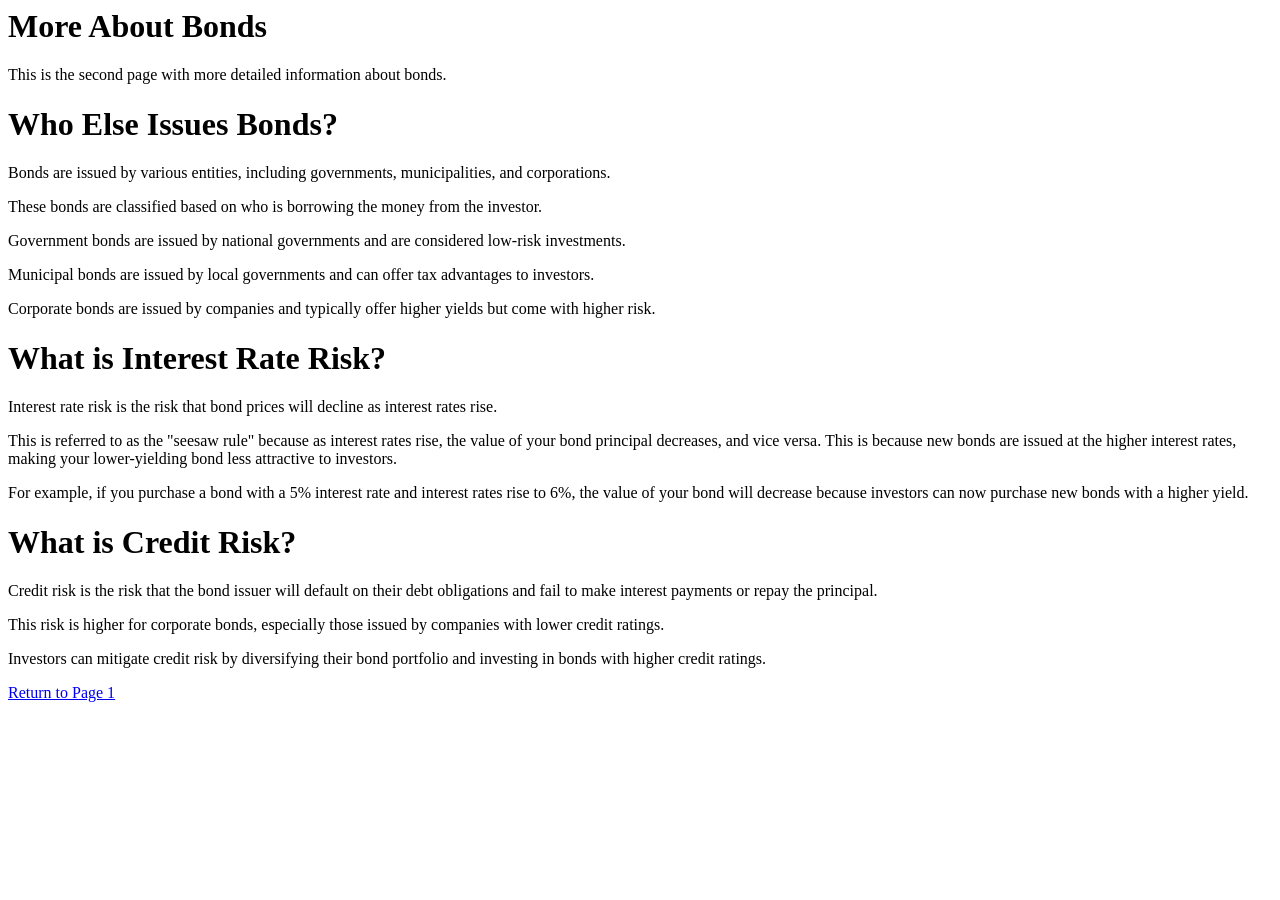
==== page2.html @ 3b8a7685 "Refactor index.html using semantic tags" ====
<html>
    <head>
        <title>How Bonds Work</title>
    </head>
    <!-- Second Page Content -->
    <body>
        <h1>More About Bonds</h1>
        <p>This is the second page with more detailed information about bonds.</p>
    </body>
    <body>
        <h1>Who Else Issues Bonds?</h1>
        <p>Bonds are issued by various entities, including governments, municipalities, and corporations.</p>
        <p>These bonds are classified based on who is borrowing the money from the investor.</p>
        <p>Government bonds are issued by national governments and are considered low-risk investments.</p>
        <p>Municipal bonds are issued by local governments and can offer tax advantages to investors.</p>
        <p>Corporate bonds are issued by companies and typically offer higher yields but come with higher risk.</p>
    </body>
    <body>
        <h1>What is Interest Rate Risk?</h1>
        <p>Interest rate risk is the risk that bond prices will decline as interest rates rise.</p>
        <p>This is referred to as the "seesaw rule" because as interest rates rise, the value of your bond principal decreases, and vice versa. This is because new bonds are issued at the higher interest rates, making your lower-yielding bond less attractive to investors.</p>
        <p>For example, if you purchase a bond with a 5% interest rate and interest rates rise to 6%, the value of your bond will decrease because investors can now purchase new bonds with a higher yield.</p>
    </body>
    <body>
        <h1>What is Credit Risk?</h1>
        <p>Credit risk is the risk that the bond issuer will default on their debt obligations and fail to make interest payments or repay the principal.</p>
        <p>This risk is higher for corporate bonds, especially those issued by companies with lower credit ratings.</p>
        <p>Investors can mitigate credit risk by diversifying their bond portfolio and investing in bonds with higher credit ratings.</p>
    </body>
    <!--Link to Page 1 -->
    <a href="index.html">Return to Page 1</a>
</html>
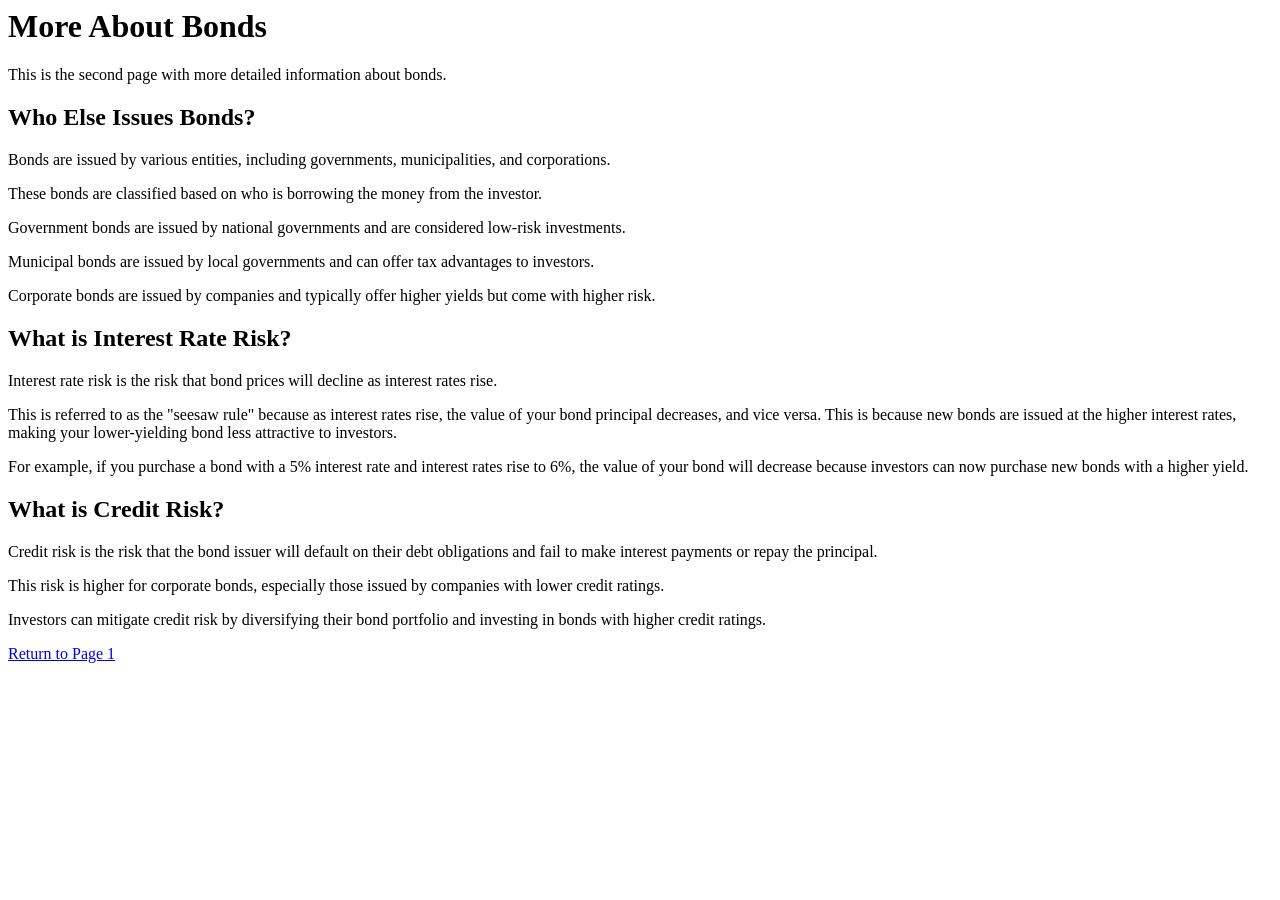
==== commit 005c43d6: "Refactored Page 2 using semantic tags" ====
--- a/page2.html
+++ b/page2.html
@@ -2,31 +2,44 @@
     <head>
         <title>How Bonds Work</title>
     </head>
-    <!-- Second Page Content -->
     <body>
-        <h1>More About Bonds</h1>
-        <p>This is the second page with more detailed information about bonds.</p>
+        <!-- Page title and intro -->
+        <header>
+            <h1>More About Bonds</h1>
+            <p>This is the second page with more detailed information about bonds.</p>
+        </header>
+
+        <main>
+            <!-- Who issues bonds -->
+            <article>
+                <h2>Who Else Issues Bonds?</h2>
+                <p>Bonds are issued by various entities, including governments, municipalities, and corporations.</p>
+                <p>These bonds are classified based on who is borrowing the money from the investor.</p>
+                <p>Government bonds are issued by national governments and are considered low-risk investments.</p>
+                <p>Municipal bonds are issued by local governments and can offer tax advantages to investors.</p>
+                <p>Corporate bonds are issued by companies and typically offer higher yields but come with higher risk.</p>
+            </article>
+
+            <!-- Interest rate risk -->
+            <article>
+                <h2>What is Interest Rate Risk?</h2>
+                <p>Interest rate risk is the risk that bond prices will decline as interest rates rise.</p>
+                <p>This is referred to as the "seesaw rule" because as interest rates rise, the value of your bond principal decreases, and vice versa. This is because new bonds are issued at the higher interest rates, making your lower-yielding bond less attractive to investors.</p>
+                <p>For example, if you purchase a bond with a 5% interest rate and interest rates rise to 6%, the value of your bond will decrease because investors can now purchase new bonds with a higher yield.</p>
+            </article>
+
+            <!-- Credit risk -->
+            <article>
+                <h2>What is Credit Risk?</h2>
+                <p>Credit risk is the risk that the bond issuer will default on their debt obligations and fail to make interest payments or repay the principal.</p>
+                <p>This risk is higher for corporate bonds, especially those issued by companies with lower credit ratings.</p>
+                <p>Investors can mitigate credit risk by diversifying their bond portfolio and investing in bonds with higher credit ratings.</p>
+            </article>
+        </main>
+
+        <!-- Navigation back to page 1 -->
+        <nav>
+            <a href="index.html">Return to Page 1</a>
+        </nav>
     </body>
-    <body>
-        <h1>Who Else Issues Bonds?</h1>
-        <p>Bonds are issued by various entities, including governments, municipalities, and corporations.</p>
-        <p>These bonds are classified based on who is borrowing the money from the investor.</p>
-        <p>Government bonds are issued by national governments and are considered low-risk investments.</p>
-        <p>Municipal bonds are issued by local governments and can offer tax advantages to investors.</p>
-        <p>Corporate bonds are issued by companies and typically offer higher yields but come with higher risk.</p>
-    </body>
-    <body>
-        <h1>What is Interest Rate Risk?</h1>
-        <p>Interest rate risk is the risk that bond prices will decline as interest rates rise.</p>
-        <p>This is referred to as the "seesaw rule" because as interest rates rise, the value of your bond principal decreases, and vice versa. This is because new bonds are issued at the higher interest rates, making your lower-yielding bond less attractive to investors.</p>
-        <p>For example, if you purchase a bond with a 5% interest rate and interest rates rise to 6%, the value of your bond will decrease because investors can now purchase new bonds with a higher yield.</p>
-    </body>
-    <body>
-        <h1>What is Credit Risk?</h1>
-        <p>Credit risk is the risk that the bond issuer will default on their debt obligations and fail to make interest payments or repay the principal.</p>
-        <p>This risk is higher for corporate bonds, especially those issued by companies with lower credit ratings.</p>
-        <p>Investors can mitigate credit risk by diversifying their bond portfolio and investing in bonds with higher credit ratings.</p>
-    </body>
-    <!--Link to Page 1 -->
-    <a href="index.html">Return to Page 1</a>
 </html>
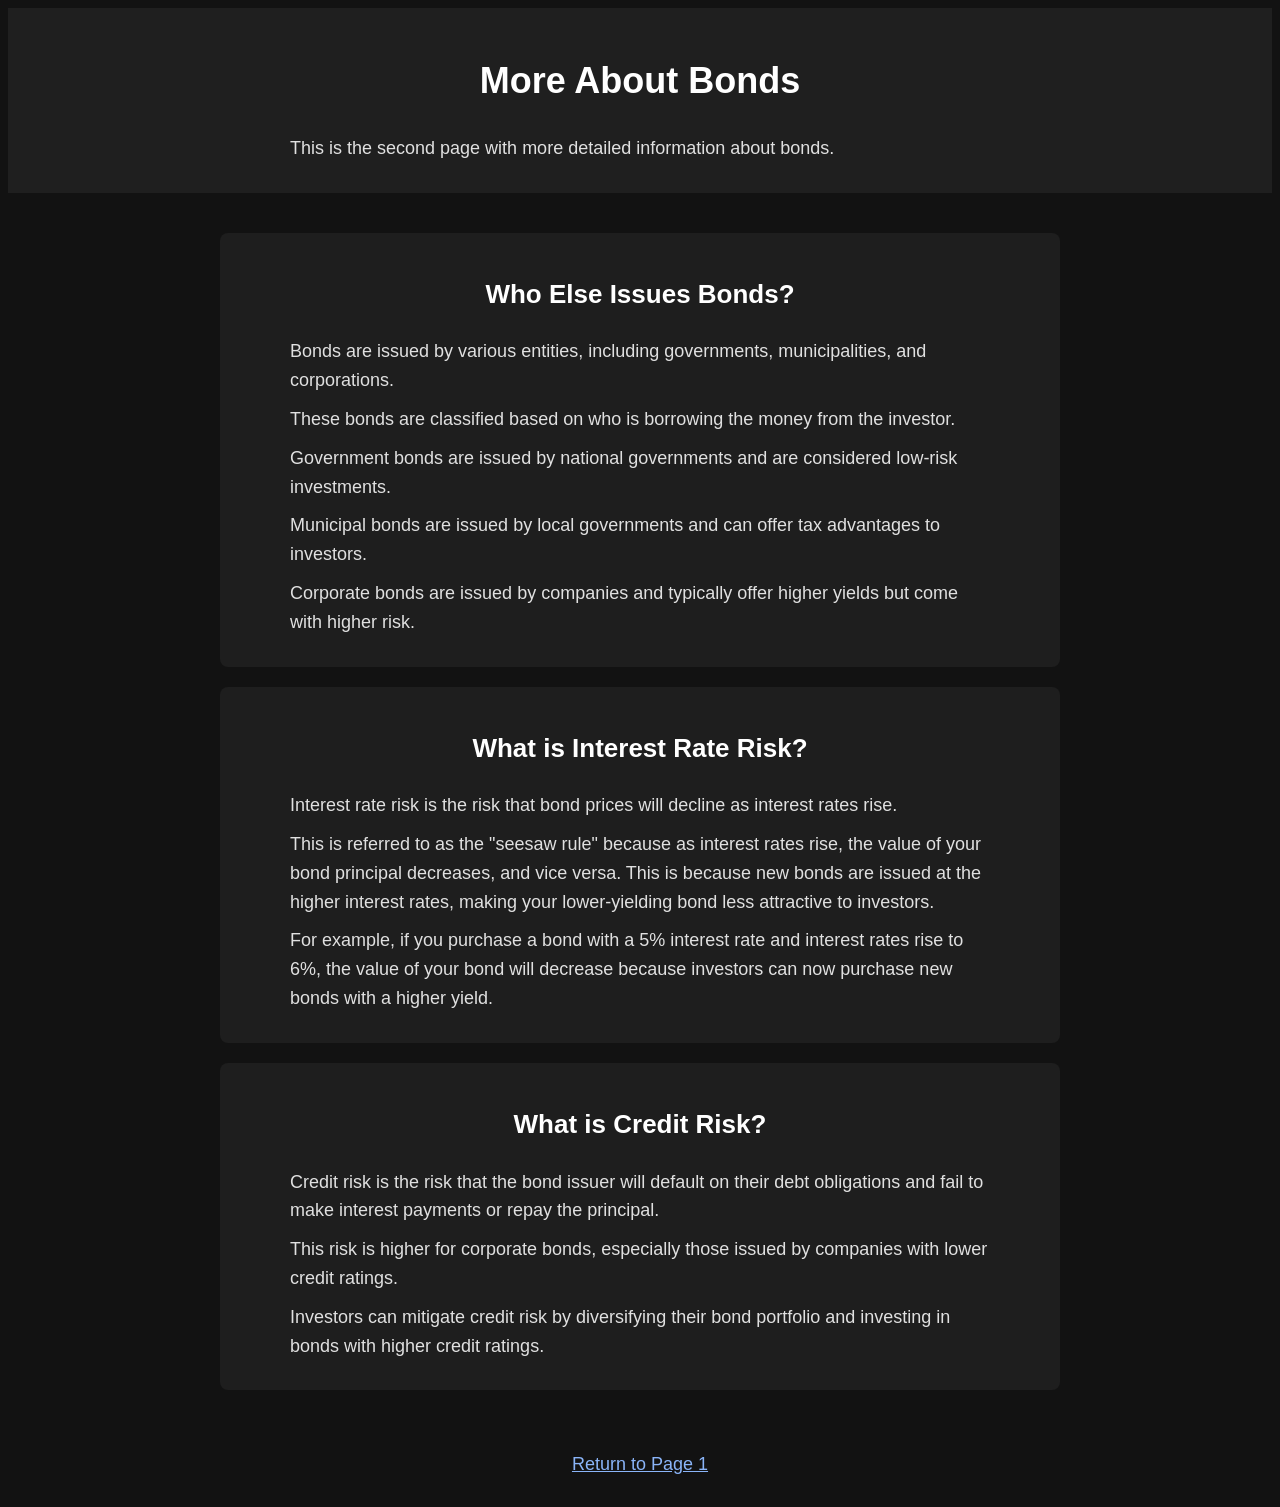
==== commit b2c699c2: "Add CSS stylesheet with dark theme and link it in both pages Co-Authored-By: Claude Sonnet 5 <norepl" ====
--- a/page2.html
+++ b/page2.html
@@ -1,6 +1,7 @@
 <html>
     <head>
         <title>How Bonds Work</title>
+        <link rel="stylesheet" href="css/style.css">
     </head>
     <body>
         <!-- Page title and intro -->
--- a/css/style.css
+++ b/css/style.css
@@ -0,0 +1,67 @@
+* {
+  font-family: sans-serif;
+}
+
+body {
+  background-color: #121212;
+  color: #e0e0e0;
+  font-size: 18px;
+  line-height: 1.6;
+}
+
+header {
+  background-color: #1f1f1f;
+  text-align: center;
+  padding: 20px;
+}
+
+h1 {
+  font-size: 36px;
+  text-align: center;
+  color: #ffffff;
+}
+
+h2 {
+  font-size: 26px;
+  text-align: center;
+  color: #ffffff;
+}
+
+p {
+  text-align: left;
+  max-width: 700px;
+  margin: 10px auto;
+}
+
+main {
+  padding: 20px;
+}
+
+article {
+  background-color: #1e1e1e;
+  border-radius: 8px;
+  padding: 20px;
+  margin: 20px auto;
+  max-width: 800px;
+}
+
+ol, ul {
+  max-width: 700px;
+  margin: 10px auto;
+}
+
+img {
+  width: 50%;
+  border-radius: 8px;
+  display: block;
+  margin: auto;
+}
+
+nav {
+  text-align: center;
+  padding: 20px;
+}
+
+nav a {
+  color: #8ab4f8;
+}
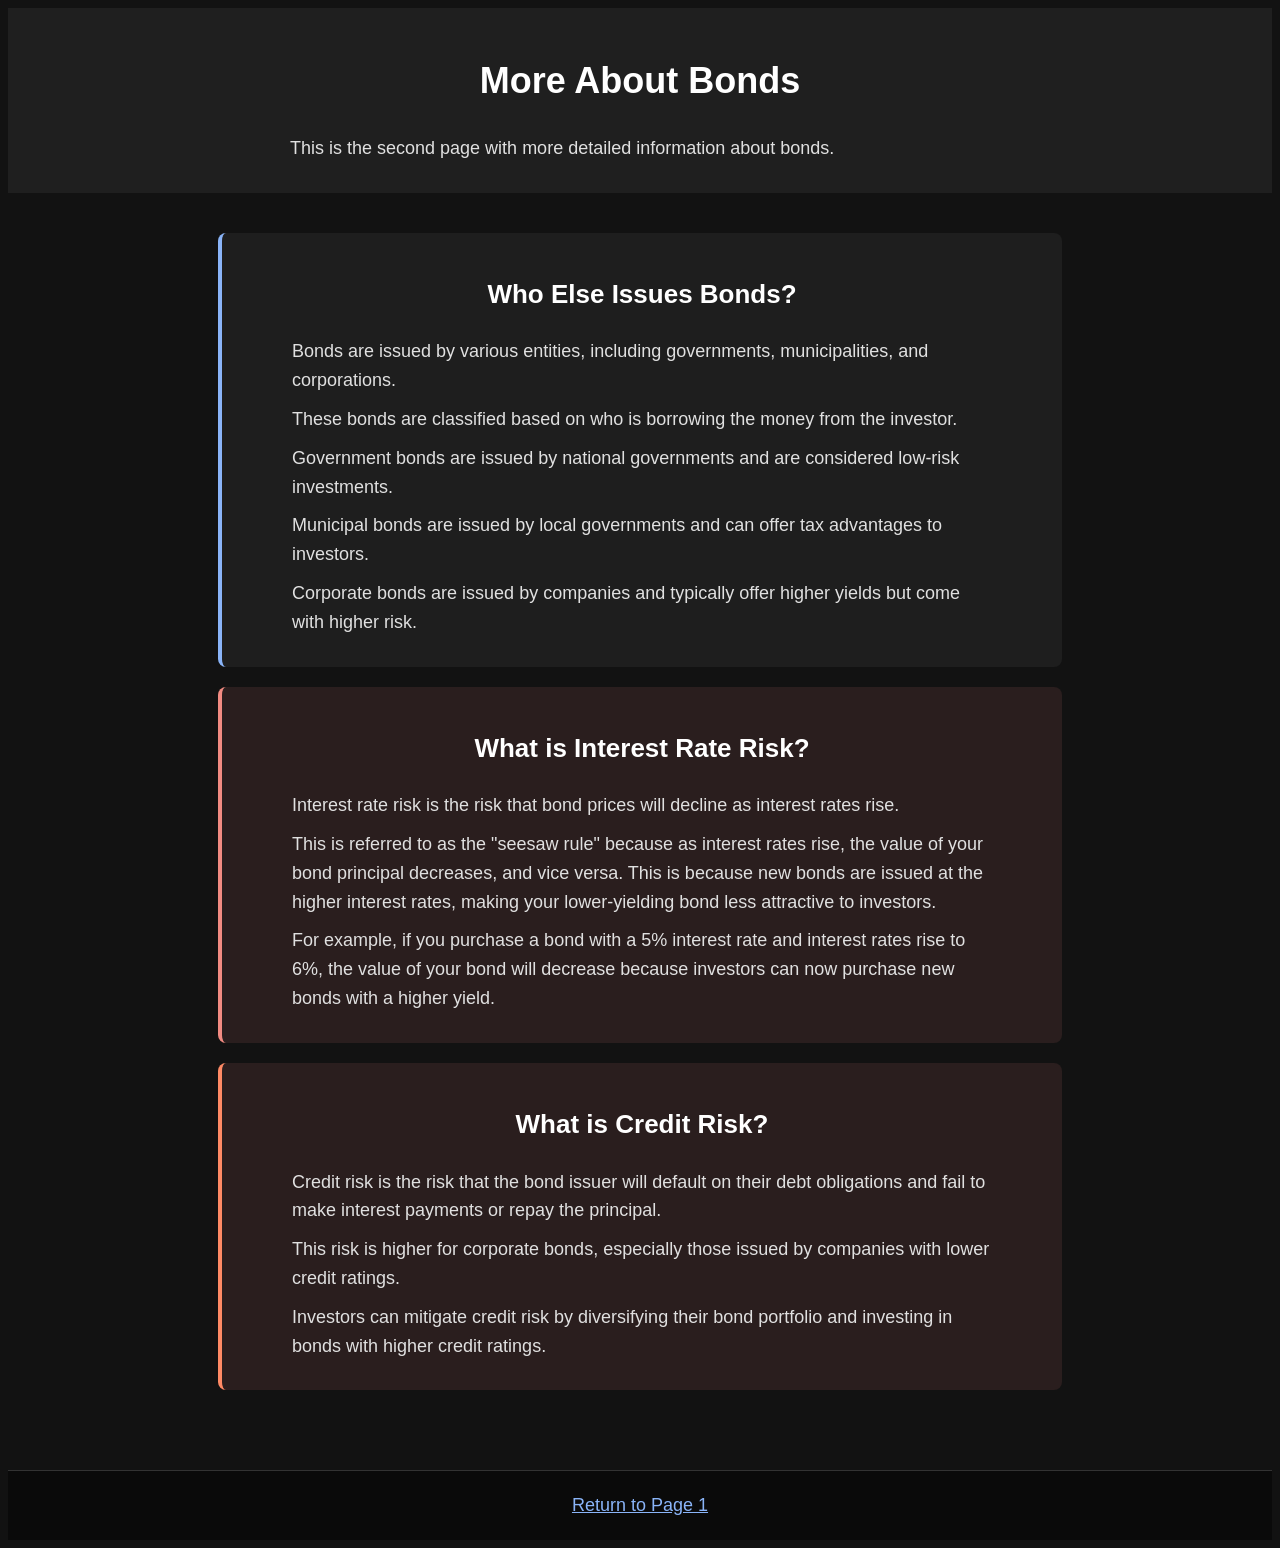
==== commit ee1b6724: "Add classes and IDs for section-level styling Co-Authored-By: Claude Sonnet 5 <noreply@anthropic.com" ====
--- a/page2.html
+++ b/page2.html
@@ -12,7 +12,7 @@
 
         <main>
             <!-- Who issues bonds -->
-            <article>
+            <article class="content-section">
                 <h2>Who Else Issues Bonds?</h2>
                 <p>Bonds are issued by various entities, including governments, municipalities, and corporations.</p>
                 <p>These bonds are classified based on who is borrowing the money from the investor.</p>
@@ -22,7 +22,7 @@
             </article>
 
             <!-- Interest rate risk -->
-            <article>
+            <article id="interest-rate-risk" class="content-section risk-topic">
                 <h2>What is Interest Rate Risk?</h2>
                 <p>Interest rate risk is the risk that bond prices will decline as interest rates rise.</p>
                 <p>This is referred to as the "seesaw rule" because as interest rates rise, the value of your bond principal decreases, and vice versa. This is because new bonds are issued at the higher interest rates, making your lower-yielding bond less attractive to investors.</p>
@@ -30,7 +30,7 @@
             </article>
 
             <!-- Credit risk -->
-            <article>
+            <article id="credit-risk" class="content-section risk-topic">
                 <h2>What is Credit Risk?</h2>
                 <p>Credit risk is the risk that the bond issuer will default on their debt obligations and fail to make interest payments or repay the principal.</p>
                 <p>This risk is higher for corporate bonds, especially those issued by companies with lower credit ratings.</p>
--- a/css/style.css
+++ b/css/style.css
@@ -58,10 +58,47 @@
 }
 
 nav {
+  background-color: #0a0a0a;
   text-align: center;
   padding: 20px;
+  margin-top: 40px;
+  border-top: 1px solid #333333;
 }
 
 nav a {
   color: #8ab4f8;
 }
+
+/* Classes */
+.content-section {
+  border-left: 4px solid #8ab4f8;
+}
+
+.risk-topic {
+  background-color: #2a1e1e;
+  border-left-color: #e57373;
+}
+
+.bond-list {
+  background-color: #16232e;
+  border-radius: 6px;
+  padding: 15px;
+}
+
+/* IDs */
+#how-to-buy {
+  border-left-color: #81c995;
+}
+
+#bond-example {
+  background-color: #24211e;
+  border-left-color: #fbbc04;
+}
+
+#interest-rate-risk {
+  border-left-color: #f28b82;
+}
+
+#credit-risk {
+  border-left-color: #ff8a65;
+}
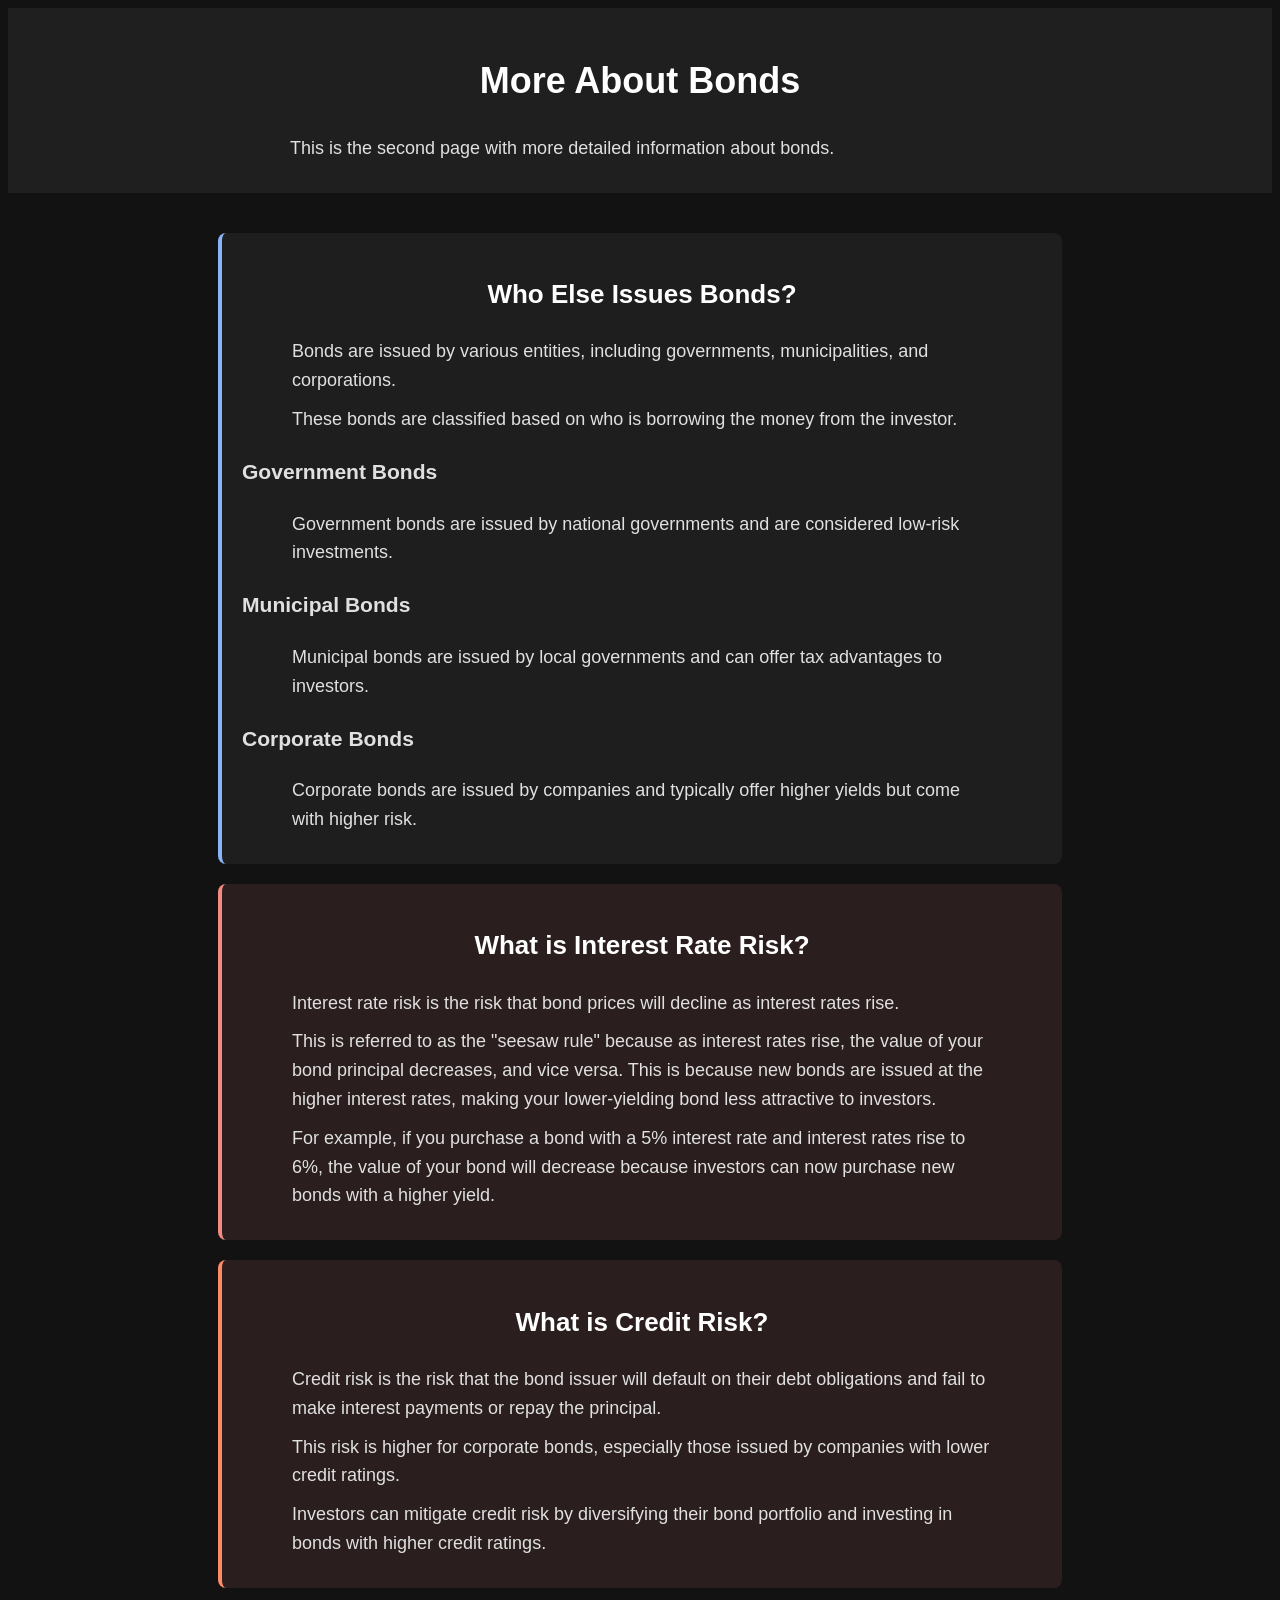
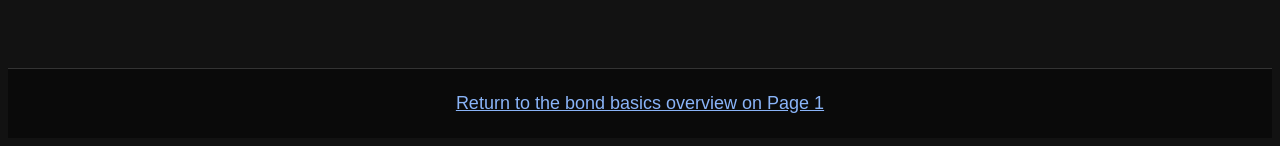
==== commit 43683492: "Improve accessibility: heading structure, alt text, link text, and semantic landmarks" ====
--- a/page2.html
+++ b/page2.html
@@ -16,8 +16,14 @@
                 <h2>Who Else Issues Bonds?</h2>
                 <p>Bonds are issued by various entities, including governments, municipalities, and corporations.</p>
                 <p>These bonds are classified based on who is borrowing the money from the investor.</p>
+
+                <h3>Government Bonds</h3>
                 <p>Government bonds are issued by national governments and are considered low-risk investments.</p>
+
+                <h3>Municipal Bonds</h3>
                 <p>Municipal bonds are issued by local governments and can offer tax advantages to investors.</p>
+
+                <h3>Corporate Bonds</h3>
                 <p>Corporate bonds are issued by companies and typically offer higher yields but come with higher risk.</p>
             </article>
 
@@ -39,8 +45,10 @@
         </main>
 
         <!-- Navigation back to page 1 -->
-        <nav>
-            <a href="index.html">Return to Page 1</a>
-        </nav>
+        <footer>
+            <nav>
+                <a href="index.html">Return to the bond basics overview on Page 1</a>
+            </nav>
+        </footer>
     </body>
 </html>
--- a/css/style.css
+++ b/css/style.css
@@ -1,7 +1,9 @@
+/* Apply the same readable font to every element on the page */
 * {
   font-family: sans-serif;
 }
 
+/* Dark theme base: dark background, light text, comfortable reading size/line-height */
 body {
   background-color: #121212;
   color: #e0e0e0;
@@ -9,34 +11,40 @@
   line-height: 1.6;
 }
 
+/* Give the header a slightly lighter panel color and center its content */
 header {
   background-color: #1f1f1f;
   text-align: center;
   padding: 20px;
 }
 
+/* Main page title: large, centered, and bright white for contrast on dark background */
 h1 {
   font-size: 36px;
   text-align: center;
   color: #ffffff;
 }
 
+/* Section headings: smaller than h1 but still centered and bright */
 h2 {
   font-size: 26px;
   text-align: center;
   color: #ffffff;
 }
 
+/* Keep paragraph text left-aligned and limited in width so lines stay easy to read */
 p {
   text-align: left;
   max-width: 700px;
   margin: 10px auto;
 }
 
+/* Add breathing room around the main content area */
 main {
   padding: 20px;
 }
 
+/* Give each article its own card-like panel, separated from the dark page background */
 article {
   background-color: #1e1e1e;
   border-radius: 8px;
@@ -45,11 +53,28 @@
   max-width: 800px;
 }
 
+/* Flex container: places the "Why buy bonds" and "How to buy bonds" articles side by side with spacing between them */
+#bond-info-wrapper {
+  display: flex;
+  gap: 20px;
+  max-width: 800px;
+  margin: 20px auto;
+}
+
+/* Flex items: let each article inside the wrapper share the row equally */
+#bond-info-wrapper article {
+  flex: 1;
+  margin: 0;
+  max-width: none;
+}
+
+/* Constrain and center lists so they line up with the paragraph text width */
 ol, ul {
   max-width: 700px;
   margin: 10px auto;
 }
 
+/* Scale the image down, round its corners, and center it on the page */
 img {
   width: 50%;
   border-radius: 8px;
@@ -57,6 +82,7 @@
   margin: auto;
 }
 
+/* Style the nav like a footer: near-black background and a top border to separate it from the content above */
 nav {
   background-color: #0a0a0a;
   text-align: center;
@@ -65,40 +91,50 @@
   border-top: 1px solid #333333;
 }
 
+/* Make footer/nav links a readable light blue on the dark background */
 nav a {
   color: #8ab4f8;
 }
 
 /* Classes */
+
+/* Shared style for every article "card": a blue accent border marks it as a content section */
 .content-section {
   border-left: 4px solid #8ab4f8;
 }
 
+/* Overrides .content-section on risk-related articles: a reddish tint/border signals caution */
 .risk-topic {
   background-color: #2a1e1e;
   border-left-color: #e57373;
 }
 
+/* Highlight the step-by-step bond example with its own dark-blue background */
 .bond-list {
   background-color: #16232e;
   border-radius: 6px;
   padding: 15px;
 }
 
-/* IDs */
+/* IDs (each targets one unique section, overriding the accent border color from .content-section) */
+
+/* "How to buy bonds" gets a green accent border */
 #how-to-buy {
   border-left-color: #81c995;
 }
 
+/* The worked example gets a gold accent border and a warm background tint */
 #bond-example {
   background-color: #24211e;
   border-left-color: #fbbc04;
 }
 
+/* "Interest Rate Risk" gets a coral accent border */
 #interest-rate-risk {
   border-left-color: #f28b82;
 }
 
+/* "Credit Risk" gets an orange accent border, distinct from the other risk section */
 #credit-risk {
   border-left-color: #ff8a65;
 }
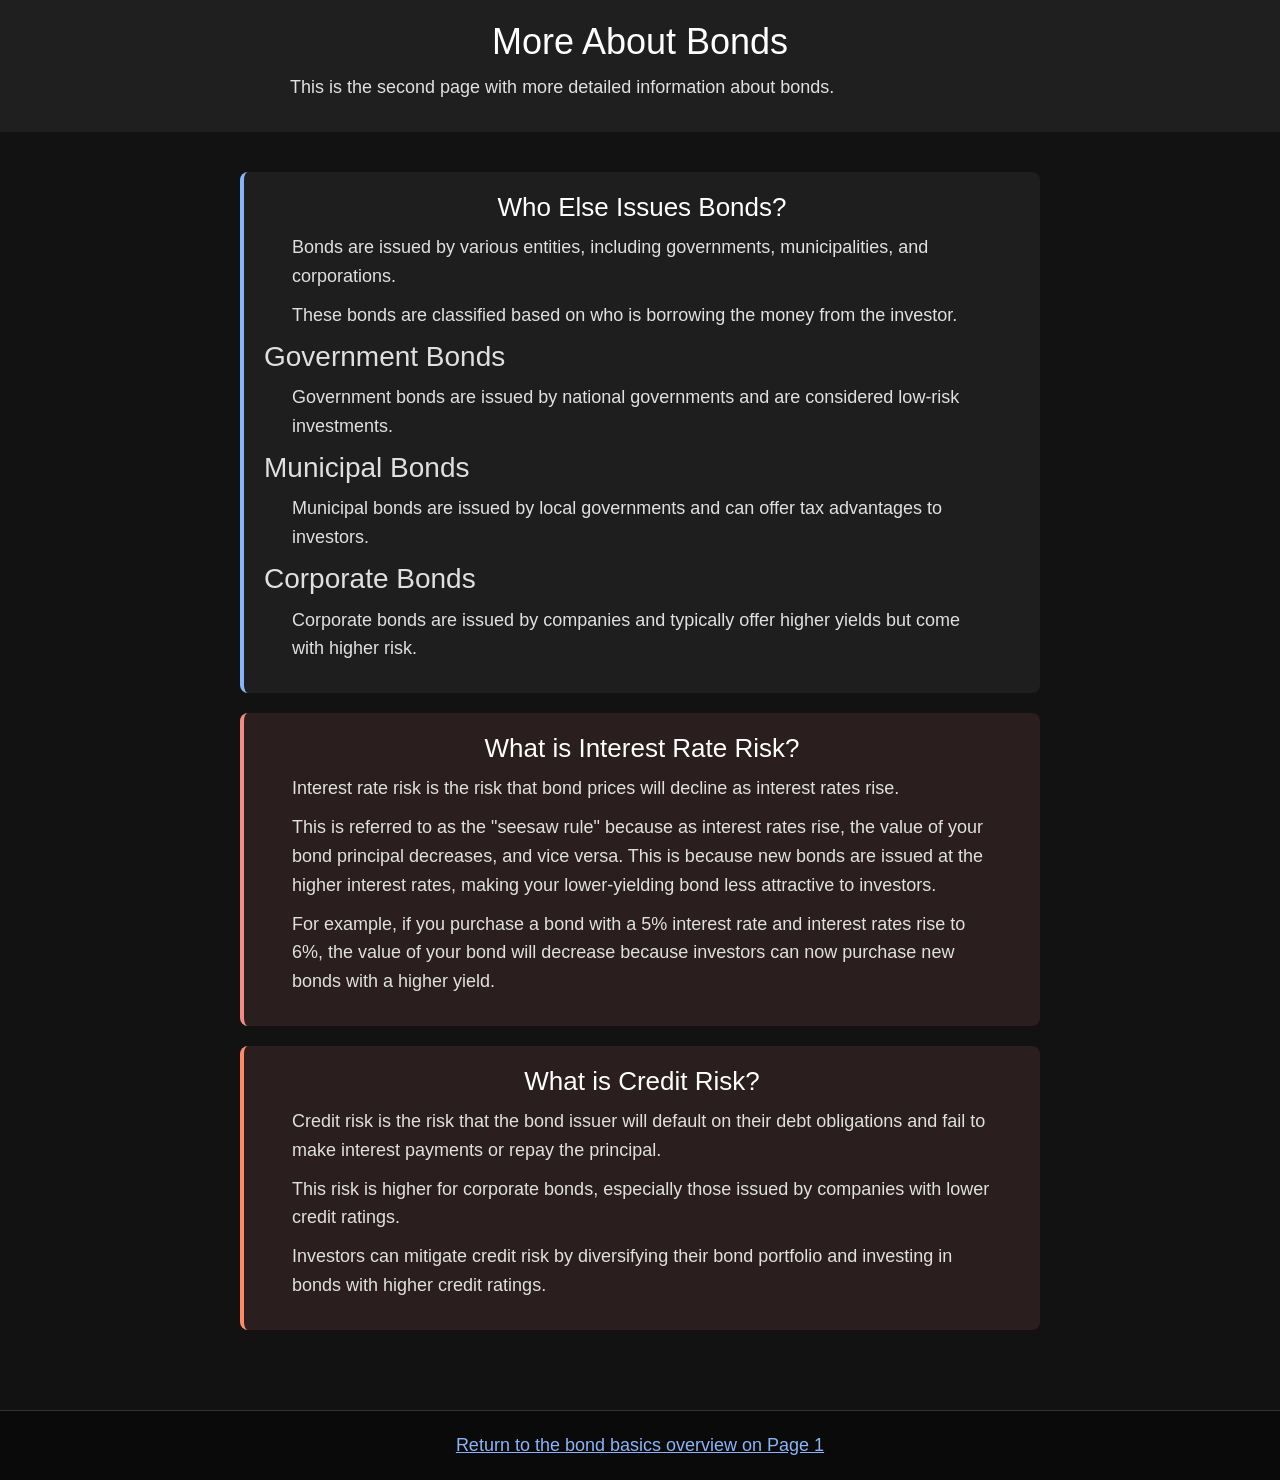
==== commit 5e17ecec: "Add Bootstrap 5.3.3 CDN linkes to all HTML pages" ====
--- a/page2.html
+++ b/page2.html
@@ -1,6 +1,9 @@
-<html>
+<html lang="en">
     <head>
         <title>How Bonds Work</title>
+        <!-- Link to Bootstrap -->
+        <link href="https://cdn.jsdelivr.net/npm/bootstrap@5.3.3/dist/css/bootstrap.min.css" rel="stylesheet" integrity="sha384-QWTKZyjpPEjISv5WaRU9OFeRpok6YctnYmDr5pNlyT2bRjXh0JMhjY6hW+ALEwIH" crossorigin="anonymous">
+        <!-- Link to Your Custom Stylesheet -->
         <link rel="stylesheet" href="css/style.css">
     </head>
     <body>
--- a/css/style.css
+++ b/css/style.css
@@ -138,3 +138,40 @@
 #credit-risk {
   border-left-color: #ff8a65;
 }
+
+/* Responsive adjustments for small screens (phones) */
+@media (max-width: 600px) {
+  /* Slightly smaller base text so paragraphs don't require zooming or side-scrolling */
+  body {
+    font-size: 16px;
+  }
+
+  /* Shrink the oversized headings so they don't wrap awkwardly on narrow screens */
+  h1 {
+    font-size: 28px;
+  }
+
+  h2 {
+    font-size: 22px;
+  }
+
+  /* Stack the "Why buy bonds" / "How to buy bonds" articles instead of squeezing them side by side */
+  #bond-info-wrapper {
+    flex-direction: column;
+  }
+
+  /* Reduce padding/margins so content isn't cramped against the edges of a small screen */
+  main {
+    padding: 10px;
+  }
+
+  article {
+    padding: 15px;
+    margin: 15px auto;
+  }
+
+  /* Let the image take up more width on a small screen instead of looking tiny */
+  img {
+    width: 80%;
+  }
+}
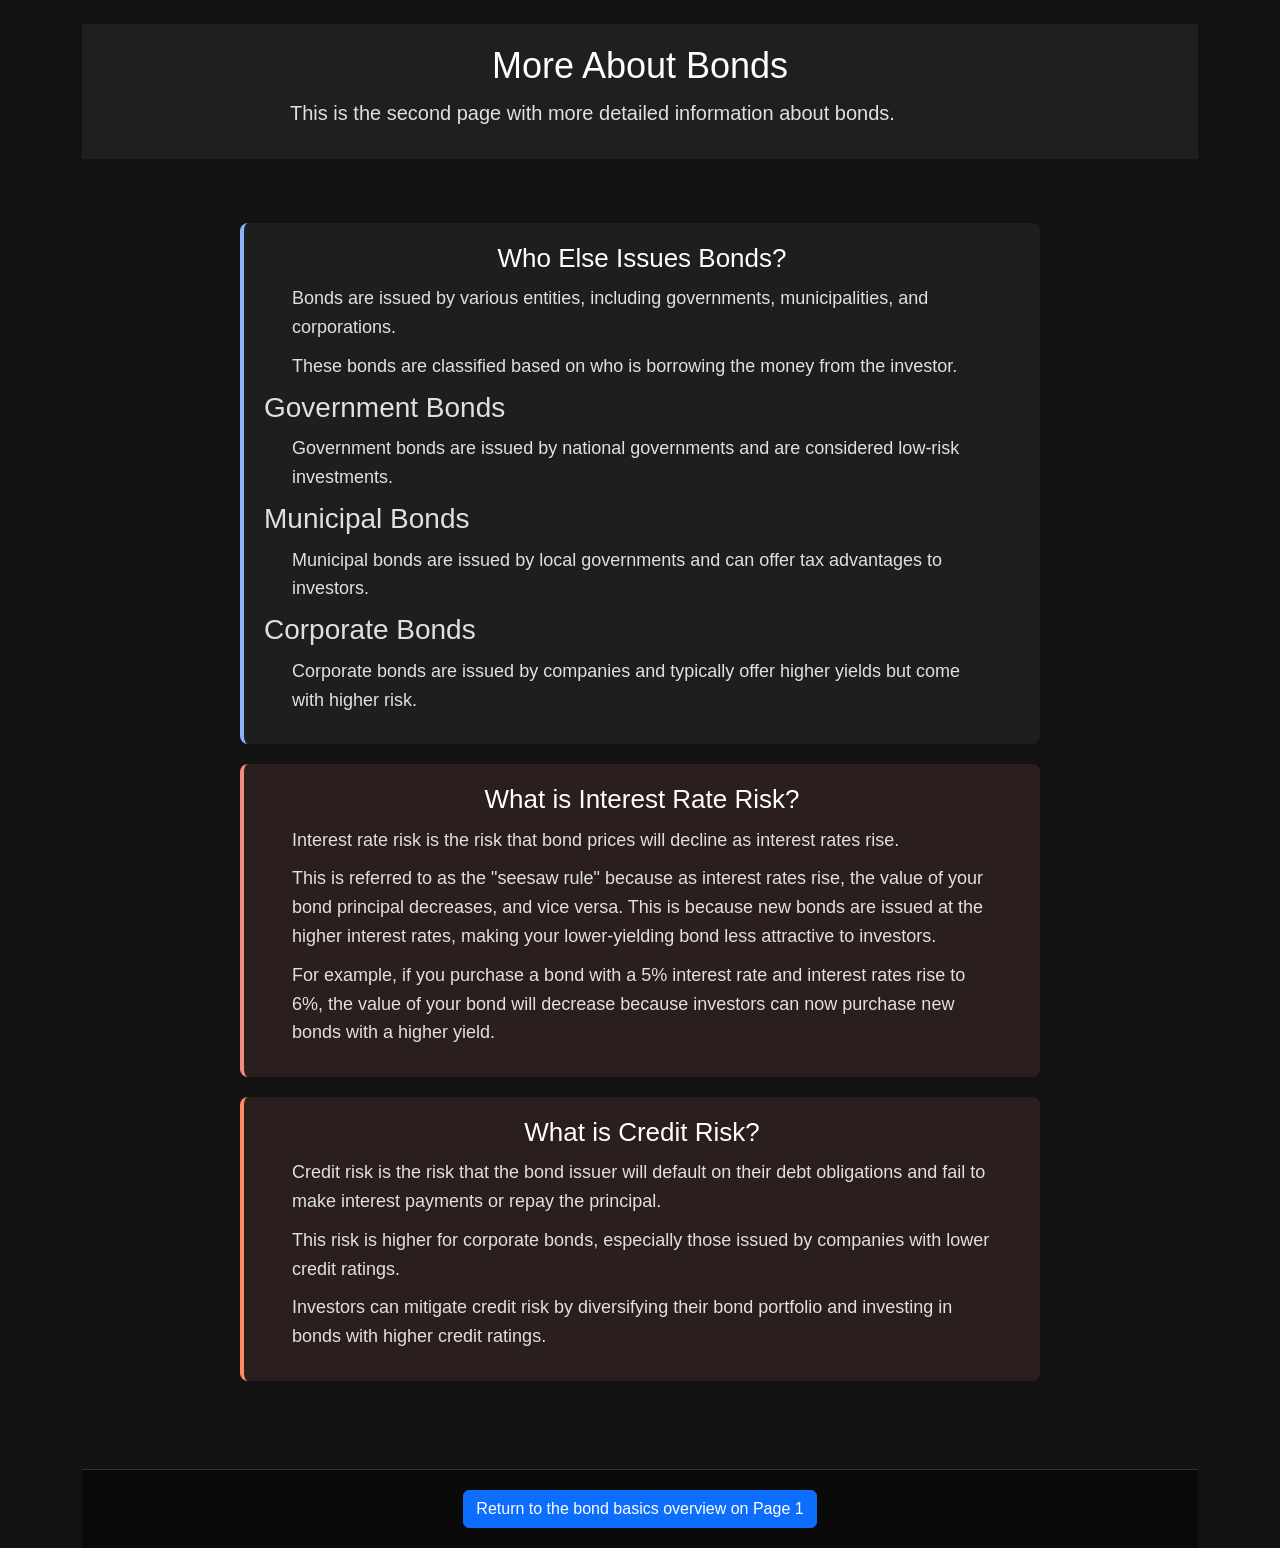
==== commit 2cbb0374: "Apply Bootstrap classes for layout, typography, and buttons" ====
--- a/page2.html
+++ b/page2.html
@@ -1,5 +1,8 @@
+<!doctype html>
 <html lang="en">
     <head>
+        <meta charset="utf-8">
+        <meta name="viewport" content="width=device-width, initial-scale=1">
         <title>How Bonds Work</title>
         <!-- Link to Bootstrap -->
         <link href="https://cdn.jsdelivr.net/npm/bootstrap@5.3.3/dist/css/bootstrap.min.css" rel="stylesheet" integrity="sha384-QWTKZyjpPEjISv5WaRU9OFeRpok6YctnYmDr5pNlyT2bRjXh0JMhjY6hW+ALEwIH" crossorigin="anonymous">
@@ -7,10 +10,12 @@
         <link rel="stylesheet" href="css/style.css">
     </head>
     <body>
+    <!-- Bootstrap container centers and constrains all page content -->
+    <div class="container mt-4">
         <!-- Page title and intro -->
-        <header>
+        <header class="text-center mb-4">
             <h1>More About Bonds</h1>
-            <p>This is the second page with more detailed information about bonds.</p>
+            <p class="lead">This is the second page with more detailed information about bonds.</p>
         </header>
 
         <main>
@@ -48,10 +53,11 @@
         </main>
 
         <!-- Navigation back to page 1 -->
-        <footer>
-            <nav>
-                <a href="index.html">Return to the bond basics overview on Page 1</a>
+        <footer class="mt-5">
+            <nav class="d-flex justify-content-center">
+                <a href="index.html" class="btn btn-primary">Return to the bond basics overview on Page 1</a>
             </nav>
         </footer>
+    </div>
     </body>
 </html>
--- a/css/style.css
+++ b/css/style.css
@@ -53,17 +53,14 @@
   max-width: 800px;
 }
 
-/* Flex container: places the "Why buy bonds" and "How to buy bonds" articles side by side with spacing between them */
+/* Bootstrap row (.row .g-3) handles the side-by-side layout; just cap its width and center it */
 #bond-info-wrapper {
-  display: flex;
-  gap: 20px;
   max-width: 800px;
   margin: 20px auto;
 }
 
-/* Flex items: let each article inside the wrapper share the row equally */
+/* Articles fill their Bootstrap column instead of using the default centered-card margins */
 #bond-info-wrapper article {
-  flex: 1;
   margin: 0;
   max-width: none;
 }
@@ -89,11 +86,6 @@
   padding: 20px;
   margin-top: 40px;
   border-top: 1px solid #333333;
-}
-
-/* Make footer/nav links a readable light blue on the dark background */
-nav a {
-  color: #8ab4f8;
 }
 
 /* Classes */
@@ -155,11 +147,6 @@
     font-size: 22px;
   }
 
-  /* Stack the "Why buy bonds" / "How to buy bonds" articles instead of squeezing them side by side */
-  #bond-info-wrapper {
-    flex-direction: column;
-  }
-
   /* Reduce padding/margins so content isn't cramped against the edges of a small screen */
   main {
     padding: 10px;
